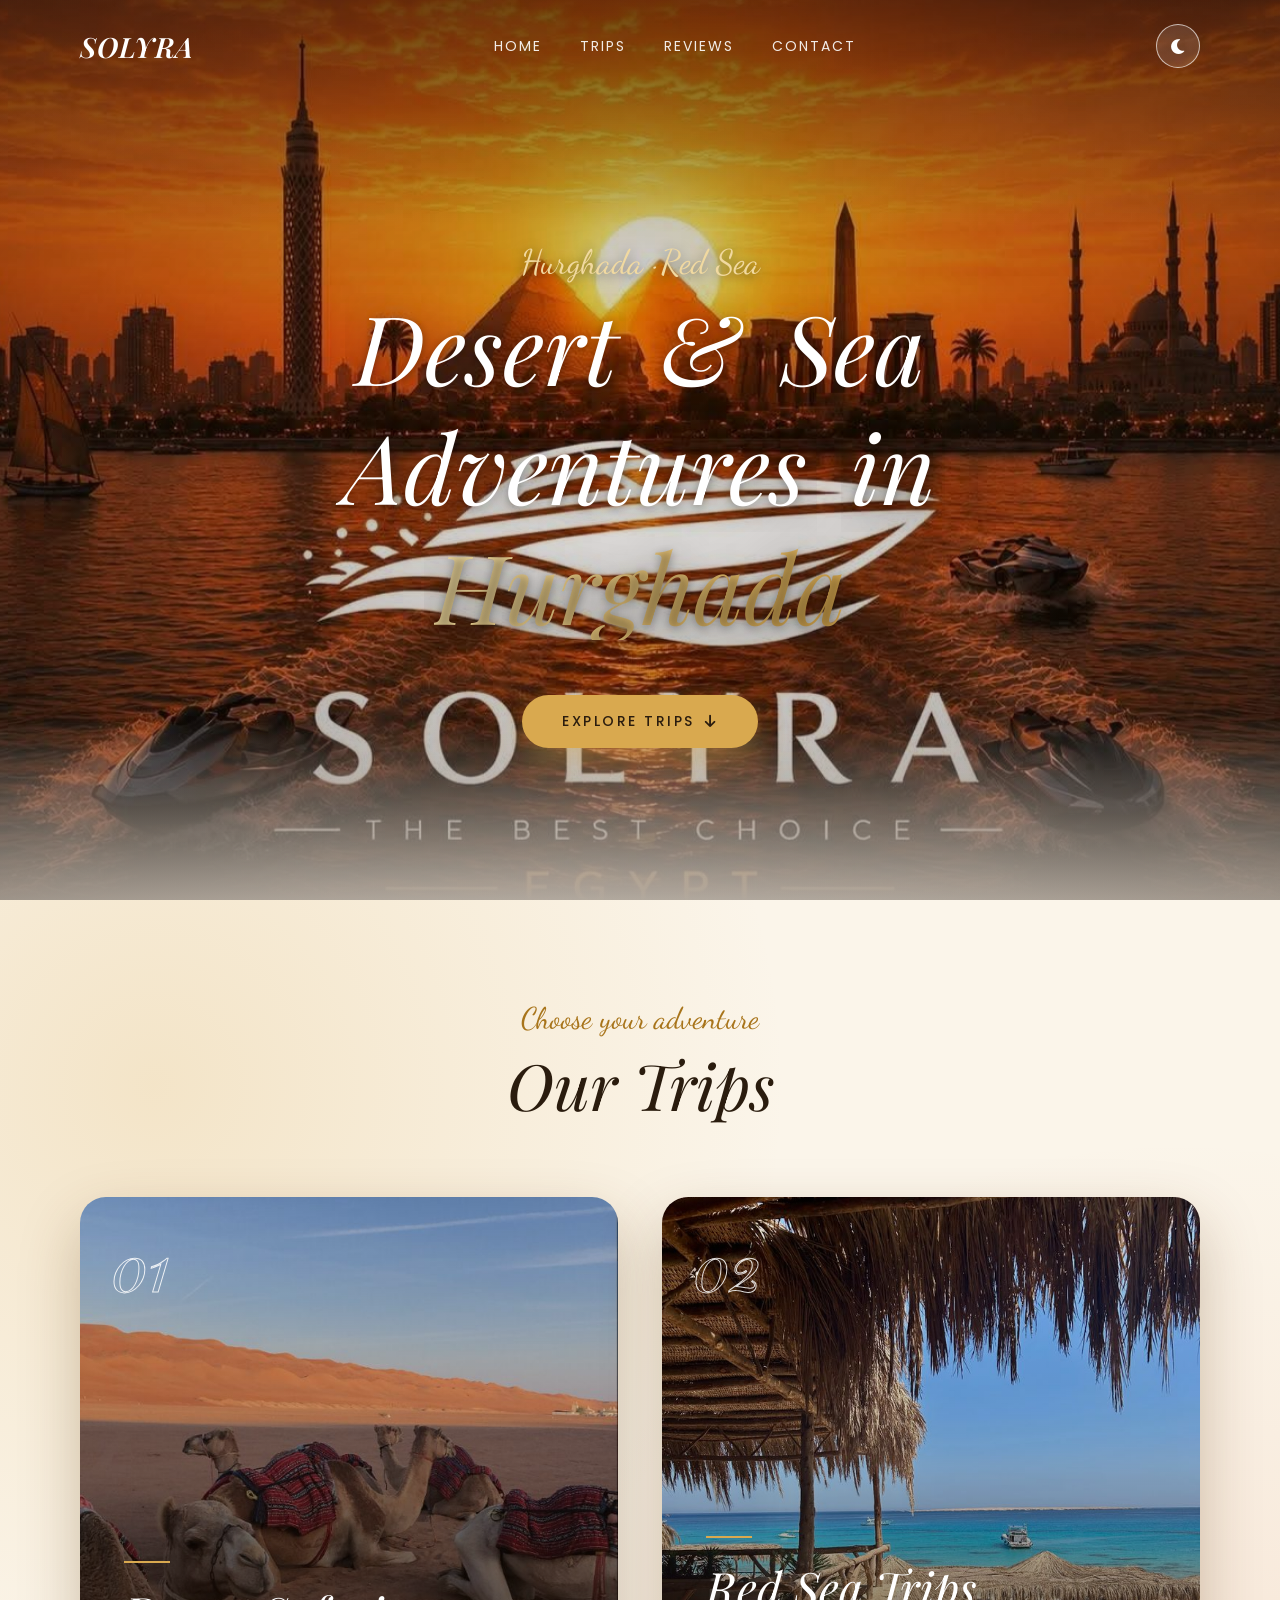
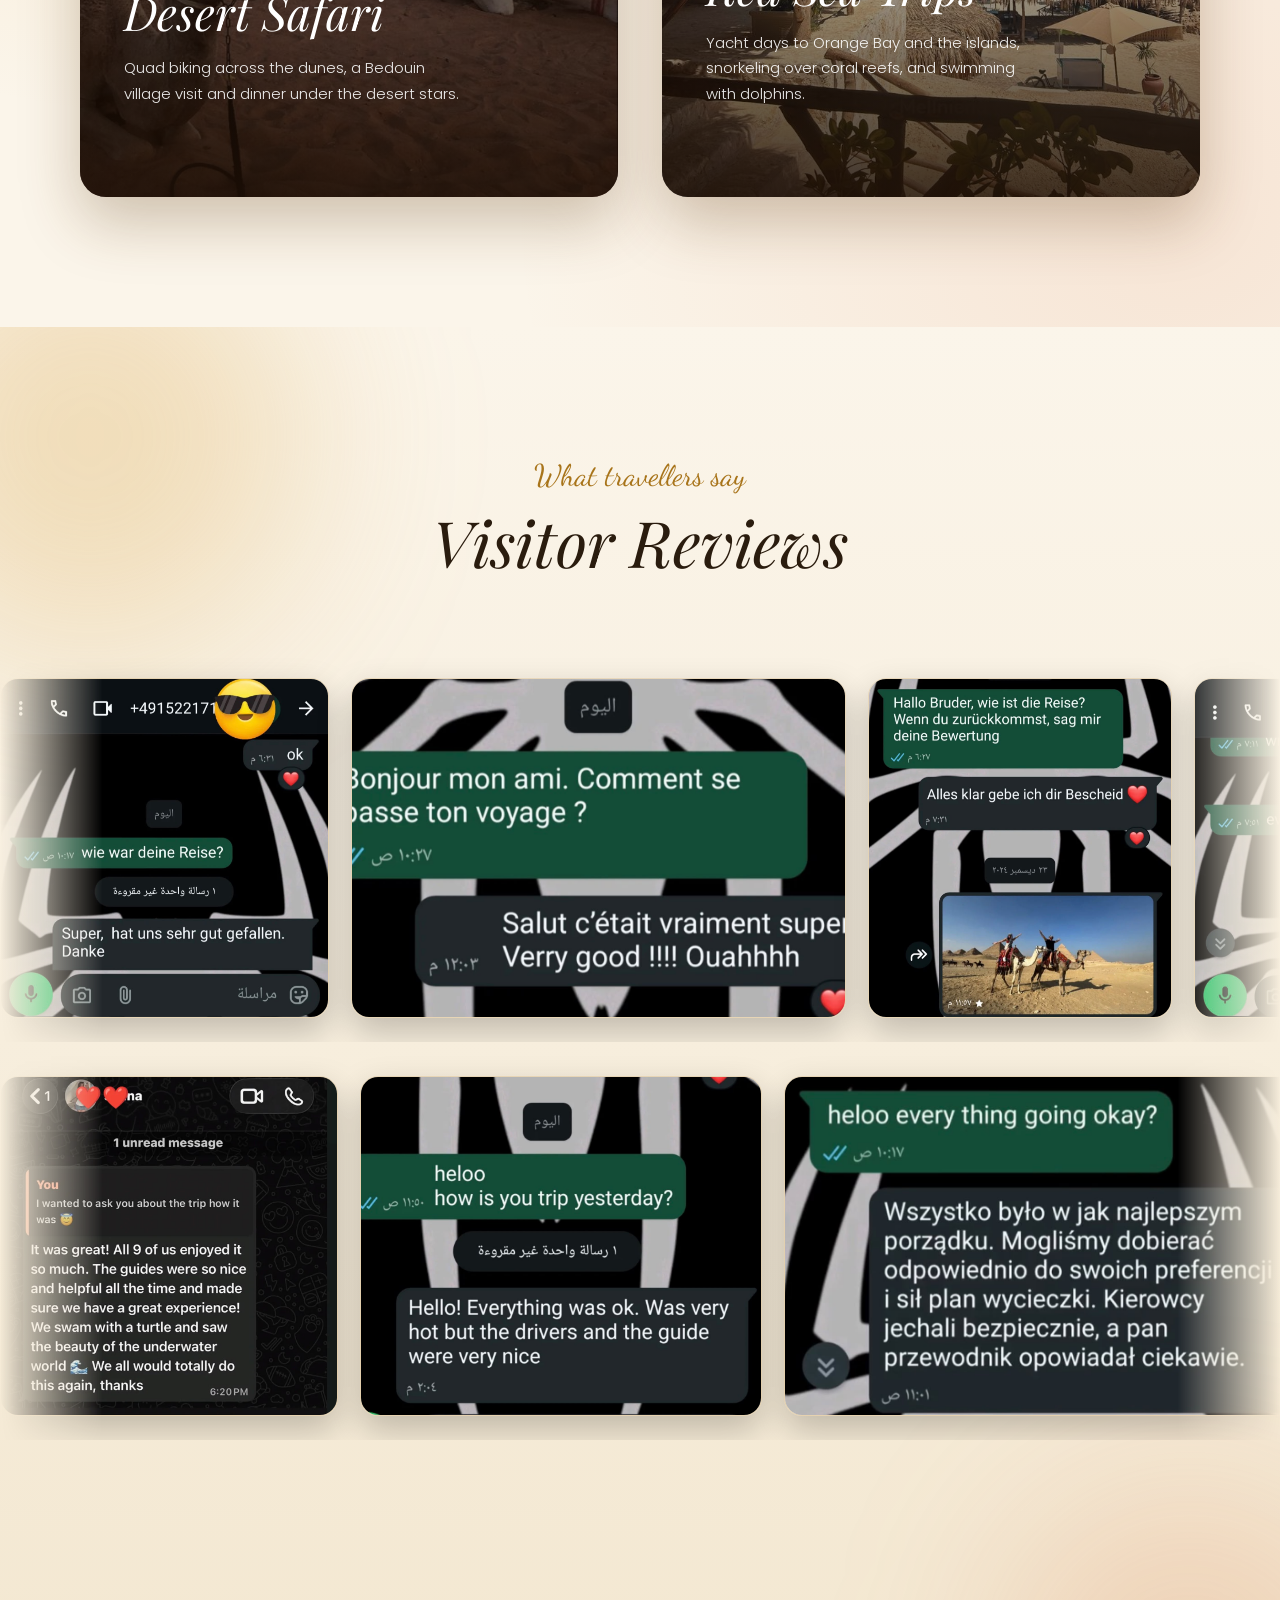
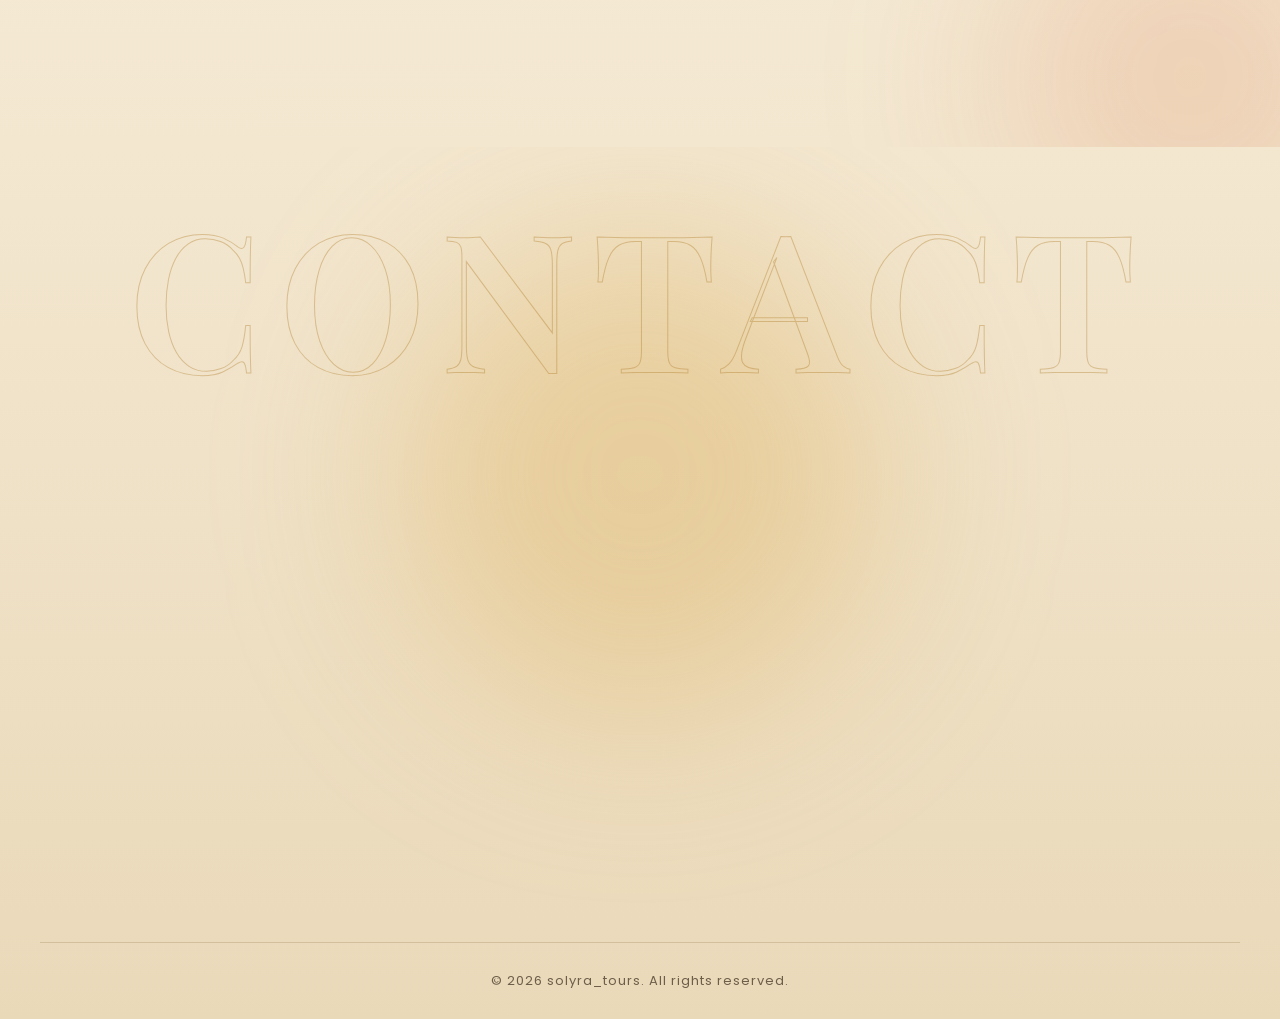
==== index.html @ 44f8aaf6 "Add files via upload" ====
<!DOCTYPE html>
<html lang="en">
<head>
    <meta charset="UTF-8">
    <meta name="viewport" content="width=device-width, initial-scale=1.0">
    <title>SOLYRA</title>
    <script>
        try {
            var savedTheme = localStorage.getItem("solyra_theme");
            if (savedTheme === "dark") document.documentElement.setAttribute("data-theme", "dark");
        } catch (e) {}
    </script>
    <link rel="stylesheet" href="style.css">
    <link rel="preconnect" href="https://fonts.googleapis.com">
    <link rel="preconnect" href="https://fonts.gstatic.com" crossorigin>
    <link href="https://fonts.googleapis.com/css2?family=Dancing+Script:wght@600&family=Playfair+Display:ital,wght@0,400;0,600;1,400;1,600&family=Poppins:wght@300;400;500;600&display=swap" rel="stylesheet">
    <link rel="stylesheet" href="https://cdnjs.cloudflare.com/ajax/libs/font-awesome/6.0.0/css/all.min.css">
</head>
<body>

<div class="cursor-glow" id="cursorGlow"></div>

<!-- ===== Header ===== -->
<header id="header">
    <a href="#home" class="logo">SOLYRA</a>

    <nav>
        <a href="#home">Home</a>
        <a href="#trips">Trips</a>
        <a href="#reviews">Reviews</a>
        <a href="#contact">Contact</a>
    </nav>

    <div class="header-actions">
        <button type="button" class="theme-toggle" id="themeToggle" aria-label="Switch light / dark mode" title="Light / Dark">
            <i class="fas fa-moon icon-moon"></i>
            <i class="fas fa-sun icon-sun"></i>
        </button>
    </div>
</header>

<!-- ===== Hero ===== -->
<section class="hero" id="home">
    <div class="hero-bg" id="heroBg"></div>
    <div class="hero-shade"></div>
    <div class="particles" id="particles"></div>

    <div class="hero-content">
        <p class="hero-eyebrow">Hurghada · Red Sea</p>

        <h1 class="hero-title">
            <span class="word" style="--i:0"><span>Desert</span></span>
            <span class="word" style="--i:1"><span>&amp;</span></span>
            <span class="word" style="--i:2"><span>Sea</span></span>
            <span class="word" style="--i:3"><span>Adventures</span></span>
            <span class="word" style="--i:4"><span>in</span></span>
            <span class="word gold" style="--i:5"><span>Hurghada</span></span>
        </h1>

        <div class="hero-actions">
            <a href="#trips" class="btn btn-gold">
                Explore Trips <i class="fas fa-arrow-down"></i>
            </a>        </div>
    </div>

</section>

<!-- ===== Trips ===== -->
<section class="trips-section" id="trips">
    <div class="section-head reveal">
        <p class="eyebrow">Choose your adventure</p>
        <h2>Our Trips</h2>
    </div>

    <div class="trips-container">

        <a class="trip-card reveal" style="--d:0s" href="safari.html">
            <img src="images/safaribackground.jpg" alt="Desert Safari">
            <div class="trip-shade"></div>
            <span class="trip-no">01</span>
            <div class="trip-info">
                <hr>
                <h3 class="trip-title">Desert Safari</h3>
                <p>Quad biking across the dunes, a Bedouin village visit and dinner under the desert stars.</p>
                <span class="trip-link">View details <i class="fas fa-arrow-right"></i></span>
            </div>
        </a>

        <a class="trip-card reveal" style="--d:.15s" href="redsea.html">
            <img src="images/seabackgriund.jpg" alt="Red Sea Trips">
            <div class="trip-shade"></div>
            <span class="trip-no">02</span>
            <div class="trip-info">
                <hr>
                <h3 class="trip-title">Red Sea Trips</h3>
                <p>Yacht days to Orange Bay and the islands, snorkeling over coral reefs, and swimming with dolphins.</p>
                <span class="trip-link">View trips <i class="fas fa-arrow-right"></i></span>
            </div>
        </a>

    </div>
</section>

<!-- ===== Reviews ===== -->
<section class="review-section" id="reviews">
    <div class="orb orb-1"></div>
    <div class="orb orb-2"></div>

    <div class="section-head reveal">
        <p class="eyebrow">What travellers say</p>
        <h2>Visitor Reviews</h2>
    </div>

    <div class="review-rows reveal">
        <div class="review-row row-left"><div class="review-track"></div></div>
        <div class="review-row row-right"><div class="review-track"></div></div>
    </div>

    <div class="review-cta reveal">
        <p>Travelled with us? We'd love to hear how it went.</p>
        <a href="https://www.facebook.com/share/14vEnQAFnun/?mibextid=wwXIfr" target="_blank" rel="noopener" class="btn btn-gold">
            <i class="fab fa-facebook-f"></i> Share your experience
        </a>
    </div>
</section>

<!-- ===== Contact ===== -->
<section class="modern-contact" id="contact">
    <div class="orb orb-3"></div>

    <h2 class="big-bg-text">CONTACT</h2>

    <div class="contact-center-content reveal">
        <p class="eyebrow">Let's plan your trip</p>
        <h3 class="person-name">Gooda</h3>
        <hr class="contact-divider">

        <div class="qr-and-wa">
            <div class="qr-container">
                <img src="images/QR2.png" alt="WhatsApp QR Code" class="modern-qr">
                <span class="qr-caption">Scan to chat</span>
            </div>

            <div class="wa-side">
                <p>Or reach me directly</p>
                <a href="https://wa.me/201279333178" target="_blank" class="modern-wa-btn">
                    <i class="fab fa-whatsapp"></i> WhatsApp Me
                </a>
                <a href="https://www.facebook.com/share/14vEnQAFnun/?mibextid=wwXIfr" target="_blank" rel="noopener" class="modern-fb-btn">
                    <i class="fab fa-facebook-f"></i> Facebook
                </a>
                <a href="https://www.instagram.com/solyra_tours" target="_blank" rel="noopener" class="modern-ig-btn">
                    <i class="fab fa-instagram"></i> Instagram
                </a>
            </div>
        </div>
    </div>

    <footer>© 2026 solyra_tours. All rights reserved.</footer>
</section>

<!-- ===== Lightbox ===== -->
<div class="lightbox" id="lightbox" aria-hidden="true">
    <button type="button" class="lb-close" id="lbClose" aria-label="Close">&times;</button>
    <button type="button" class="lb-nav lb-prev" id="lbPrev" aria-label="Previous"><i class="fas fa-chevron-left"></i></button>
    <img id="lbImg" src="" alt="Guest review">
    <button type="button" class="lb-nav lb-next" id="lbNext" aria-label="Next"><i class="fas fa-chevron-right"></i></button>
    <span class="lb-count" id="lbCount"></span>
</div>

<script src="java.js"></script>
</body>
</html>
---- style.css ----
/* ===== Variables: LIGHT theme (default) ===== */
:root{
    color-scheme:light;

    --gold:#d9a94f;
    --gold-soft:#f1d9a0;
    --gold-deep:#a8741a;
    --on-gold:#2a1c0e;
    --wa:#25D366;
    --ease:cubic-bezier(.2,.8,.2,1);

    --bg:#fbf5ea;
    --bg-2:#f3e7d0;
    --bg-3:#ead9b9;
    --ink:#2a1c0e;
    --text:#5a4a38;
    --muted:rgba(90,70,50,.6);

    --header-bg:rgba(251,245,234,.88);
    --header-shadow:0 8px 30px rgba(90,55,15,.15);

    --glow-1:rgba(217,169,79,.22);
    --glow-2:rgba(214,110,60,.12);
    --orb-1:rgba(217,169,79,.30);
    --orb-2:rgba(214,110,60,.18);
    --orb-3:rgba(217,169,79,.35);

    --card-shadow:0 25px 60px rgba(90,55,15,.28);
    --card-shadow-hover:0 35px 80px rgba(168,116,26,.38);

    --glass:rgba(255,255,255,.65);
    --glass-border:rgba(168,116,26,.2);
    --glass-shadow:0 25px 60px rgba(120,80,30,.15);

    --input-bg:#fff;
    --input-border:rgba(120,80,30,.22);
    --placeholder:rgba(90,70,50,.5);
    --star-off:rgba(120,80,30,.25);
    --star-text:#c58f2a;
    --error:#c4452d;
    --dash:rgba(120,80,30,.3);

    --card-bg:rgba(255,255,255,.78);
    --card-bg-hover:#fff;
    --card-soft-shadow:0 10px 30px rgba(120,80,30,.08);
    --chip-border:rgba(120,80,30,.25);

    --outline:rgba(168,116,26,.35);
    --qr-shadow:0 25px 60px rgba(120,80,30,.3), 0 0 0 8px rgba(217,169,79,.35);
    --footer-text:rgba(42,28,14,.65);
    --footer-border:rgba(120,80,30,.2);
}

/* ===== Variables: DARK theme ===== */
:root[data-theme="dark"]{
    color-scheme:dark;

    --gold-deep:#d9a94f;

    --bg:#0d0a07;
    --bg-2:#17110b;
    --bg-3:#17110b;
    --ink:#f6eddc;
    --text:rgba(255,255,255,.82);
    --muted:rgba(255,255,255,.45);

    --header-bg:rgba(13,10,7,.82);
    --header-shadow:0 8px 30px rgba(0,0,0,.35);

    --glow-1:rgba(217,169,79,.08);
    --glow-2:rgba(214,110,60,0);
    --orb-1:rgba(217,169,79,.18);
    --orb-2:rgba(214,110,60,.14);
    --orb-3:rgba(217,169,79,.16);

    --card-shadow:0 25px 60px rgba(0,0,0,.5);
    --card-shadow-hover:0 35px 80px rgba(217,169,79,.22);

    --glass:rgba(255,255,255,.05);
    --glass-border:rgba(255,255,255,.12);
    --glass-shadow:0 25px 60px rgba(0,0,0,.4);

    --input-bg:rgba(255,255,255,.07);
    --input-border:rgba(255,255,255,.14);
    --placeholder:rgba(255,255,255,.45);
    --star-off:rgba(255,255,255,.25);
    --star-text:#d9a94f;
    --error:#ff9d8a;
    --dash:rgba(255,255,255,.2);

    --card-bg:rgba(255,255,255,.06);
    --card-bg-hover:rgba(255,255,255,.09);
    --card-soft-shadow:0 10px 30px rgba(0,0,0,.25);
    --chip-border:rgba(255,255,255,.18);

    --outline:rgba(217,169,79,.28);
    --qr-shadow:0 25px 70px rgba(0,0,0,.55), 0 0 0 8px rgba(217,169,79,.18);
    --footer-text:rgba(255,255,255,.45);
    --footer-border:rgba(255,255,255,.1);
}

/* ===== Reset ===== */
*{
    margin:0;
    padding:0;
    box-sizing:border-box;
}

html{
    scroll-behavior:smooth;
}

body{
    font-family:'Poppins', sans-serif;
    background:var(--bg);
    color:var(--ink);
    overflow-x:hidden;
    transition:background-color .5s, color .5s;
}

a{
    text-decoration:none;
    color:inherit;
}

img{
    display:block;
}

::selection{
    background:var(--gold);
    color:var(--on-gold);
}

/* ===== Cursor glow ===== */
.cursor-glow{
    position:fixed;
    top:0;
    left:0;
    width:380px;
    height:380px;
    margin:-190px 0 0 -190px;
    border-radius:50%;
    background:radial-gradient(circle, rgba(217,169,79,.22), transparent 65%);
    pointer-events:none;
    z-index:2000;
    opacity:0;
    transition:opacity .4s;
}

/* ===== Header ===== */
header{
    position:fixed;
    top:0;
    left:0;
    width:100%;
    z-index:1000;
    display:flex;
    justify-content:space-between;
    align-items:center;
    padding:24px 80px;
    transition:padding .4s var(--ease), background .4s, box-shadow .4s;
    animation:fadeDown 1s var(--ease) both;
}

header.scrolled{
    padding:14px 80px;
    background:var(--header-bg);
    backdrop-filter:blur(14px);
    -webkit-backdrop-filter:blur(14px);
    box-shadow:var(--header-shadow);
}

.logo{
    font-family:'Playfair Display', serif;
    font-style:italic;
    font-size:28px;
    font-weight:600;
    letter-spacing:1px;
    color:#fff;
    transition:color .4s;
}

header.scrolled .logo{
    color:var(--ink);
}

nav{
    display:flex;
    gap:38px;
}

nav a{
    position:relative;
    font-size:14px;
    letter-spacing:2px;
    text-transform:uppercase;
    color:rgba(255,255,255,.9);
    padding:6px 0;
    transition:color .3s;
}

header.scrolled nav a{
    color:var(--ink);
}

nav a::after{
    content:"";
    position:absolute;
    left:0;
    bottom:0;
    width:0;
    height:1px;
    background:var(--gold);
    transition:width .4s var(--ease);
}

nav a:hover{
    color:var(--gold-soft);
}

header.scrolled nav a:hover{
    color:var(--gold-deep);
}

nav a:hover::after{
    width:100%;
}

.header-actions{
    display:flex;
    align-items:center;
    gap:14px;
}

/* theme toggle */
.theme-toggle{
    display:inline-flex;
    align-items:center;
    justify-content:center;
    width:44px;
    height:44px;
    border-radius:50%;
    border:1px solid rgba(255,255,255,.65);
    background:rgba(255,255,255,.12);
    backdrop-filter:blur(6px);
    -webkit-backdrop-filter:blur(6px);
    color:#fff;
    font-size:17px;
    cursor:pointer;
    transition:all .4s var(--ease);
}

header.scrolled .theme-toggle{
    border-color:var(--chip-border);
    background:transparent;
    color:var(--ink);
}

.theme-toggle:hover,
header.scrolled .theme-toggle:hover{
    background:var(--gold);
    border-color:var(--gold);
    color:var(--on-gold);
    transform:rotate(25deg) scale(1.08);
}

.theme-toggle .icon-sun{
    display:none;
}

:root[data-theme="dark"] .theme-toggle .icon-sun{
    display:inline;
}

:root[data-theme="dark"] .theme-toggle .icon-moon{
    display:none;
}

.header-wa{
    display:inline-flex;
    align-items:center;
    gap:10px;
    padding:11px 24px;
    border-radius:50px;
    background:var(--wa);
    color:#fff;
    font-size:14px;
    font-weight:500;
    letter-spacing:1px;
    box-shadow:0 0 0 0 rgba(37,211,102,.6);
    animation:pulse 2.4s infinite;
    transition:transform .3s, background .3s;
}

.header-wa i{
    font-size:18px;
}

.header-wa:hover{
    background:#1ebe57;
    transform:translateY(-2px);
}

/* ===== Hero ===== */
.hero{
    position:relative;
    height:100vh;
    min-height:640px;
    display:flex;
    justify-content:center;
    align-items:center;
    text-align:center;
    overflow:hidden;
}

.hero-bg{
    position:absolute;
    inset:-8% 0;
    background-image:url('images/solyra.jpeg');
    background-size:cover;
    background-position:center;
    transform:scale(1.1);
    animation:slowZoom 18s ease-in-out infinite alternate;
    will-change:transform;
}

.hero-shade{
    position:absolute;
    inset:0;
    background:
        radial-gradient(ellipse at center, rgba(30,15,5,.12) 0%, rgba(30,15,5,.42) 100%),
        linear-gradient(to bottom, rgba(30,15,5,.45) 0%, rgba(30,15,5,0) 25%, rgba(30,15,5,0) 80%, var(--bg) 100%);
}

:root[data-theme="dark"] .hero-shade{
    background:
        radial-gradient(ellipse at center, rgba(13,10,7,.25) 0%, rgba(13,10,7,.65) 100%),
        linear-gradient(to bottom, rgba(13,10,7,.55) 0%, rgba(13,10,7,0) 30%, rgba(13,10,7,0) 65%, var(--bg) 100%);
}

.particles{
    position:absolute;
    inset:0;
    overflow:hidden;
    pointer-events:none;
}

.particle{
    position:absolute;
    bottom:-10px;
    width:var(--s);
    height:var(--s);
    border-radius:50%;
    background:var(--gold-soft);
    box-shadow:0 0 10px var(--gold);
    opacity:0;
    animation:floatUp var(--t) linear infinite;
    animation-delay:var(--dl);
}

.hero-content{
    position:relative;
    z-index:2;
    padding:90px 30px 0;
    max-width:1100px;
}

.hero-eyebrow{
    font-family:'Dancing Script', cursive;
    font-size:34px;
    color:var(--gold-soft);
    text-shadow:0 2px 12px rgba(0,0,0,.5);
    margin-bottom:10px;
    opacity:0;
    animation:fadeUp 1s var(--ease) .2s forwards;
}

.hero-title{
    font-family:'Playfair Display', serif;
    font-style:italic;
    font-weight:400;
    font-size:clamp(2.8rem, 7.5vw, 6.4rem);
    line-height:1.12;
    color:#fff;
    text-shadow:0 2px 10px rgba(0,0,0,.35), 0 6px 40px rgba(0,0,0,.45);
    margin-bottom:44px;
}

.word{
    display:inline-block;
    overflow:hidden;
    vertical-align:top;
    padding:0 .1em .12em;
}

.word > span{
    display:inline-block;
    transform:translateY(115%);
    animation:rise 1.1s var(--ease) forwards;
    animation-delay:calc(.5s + var(--i) * .12s);
}

.word.gold > span{
    background:linear-gradient(120deg, #f6e2a8, var(--gold), #f6e2a8);
    background-size:200% auto;
    -webkit-background-clip:text;
    background-clip:text;
    -webkit-text-fill-color:transparent;
    animation:rise 1.1s var(--ease) forwards, shine 4s linear 1.8s infinite;
    animation-delay:calc(.5s + var(--i) * .12s), 0s;
}

.hero-actions{
    display:flex;
    justify-content:center;
    gap:20px;
    flex-wrap:wrap;
    opacity:0;
    animation:fadeUp 1s var(--ease) 1.6s forwards;
}

.btn{
    display:inline-flex;
    align-items:center;
    gap:10px;
    padding:16px 40px;
    border-radius:50px;
    font-size:14px;
    font-weight:500;
    letter-spacing:2.5px;
    text-transform:uppercase;
    transition:all .4s var(--ease);
}

.btn-gold{
    background:var(--gold);
    color:var(--on-gold);
    box-shadow:0 10px 30px rgba(217,169,79,.45);
}

.btn-gold:hover{
    background:var(--gold-soft);
    transform:translateY(-4px);
    box-shadow:0 16px 40px rgba(217,169,79,.6);
}

.btn-ghost{
    border:1px solid rgba(255,255,255,.7);
    color:#fff;
    backdrop-filter:blur(6px);
}

.btn-ghost:hover{
    background:#fff;
    color:#2a1c0e;
    transform:translateY(-4px);
}

/* ===== Section heads ===== */
.section-head{
    text-align:center;
    margin-bottom:70px;
}

.eyebrow{
    font-family:'Dancing Script', cursive;
    font-size:30px;
    color:var(--gold-deep);
    margin-bottom:6px;
}

.section-head h2{
    font-family:'Playfair Display', serif;
    font-style:italic;
    font-weight:400;
    font-size:clamp(2.4rem, 5vw, 4rem);
    color:var(--ink);
}

/* ===== Scroll reveal ===== */
.reveal{
    opacity:0;
    transform:translateY(50px);
    transition:opacity 1s var(--ease), transform 1s var(--ease);
    transition-delay:var(--d, 0s);
}

.reveal.visible{
    opacity:1;
    transform:translateY(0);
}

/* ===== Trips ===== */
.trips-section{
    padding:100px 80px 130px;
    background:
        radial-gradient(circle at 12% 18%, var(--glow-1), transparent 45%),
        radial-gradient(circle at 92% 88%, var(--glow-2), transparent 45%),
        var(--bg);
}

.trips-container{
    display:grid;
    grid-template-columns:repeat(2, 1fr);
    gap:44px;
    max-width:1200px;
    margin:0 auto;
}

.trip-card{
    position:relative;
    display:block;
    height:600px;
    border-radius:26px;
    overflow:hidden;
    transform-style:preserve-3d;
    box-shadow:var(--card-shadow);
}

.trip-card.visible{
    transition:opacity 1s var(--ease), transform .25s ease-out, box-shadow .4s;
}

.trip-card.visible:hover{
    box-shadow:var(--card-shadow-hover);
}

.trip-card img{
    position:absolute;
    inset:0;
    width:100%;
    height:100%;
    object-fit:cover;
    transition:transform 1.4s var(--ease);
}

.trip-card:hover img{
    transform:scale(1.12);
}

.trip-shade{
    position:absolute;
    inset:0;
    background:linear-gradient(to top, rgba(30,15,5,.85) 0%, rgba(30,15,5,.2) 55%, rgba(30,15,5,.05) 100%);
}

.trip-no{
    position:absolute;
    top:26px;
    left:32px;
    font-family:'Playfair Display', serif;
    font-size:64px;
    font-style:italic;
    color:transparent;
    -webkit-text-stroke:1px rgba(255,255,255,.85);
    transition:-webkit-text-stroke-color .4s;
}

.trip-card:hover .trip-no{
    -webkit-text-stroke-color:var(--gold);
}

.trip-info{
    position:absolute;
    left:0;
    bottom:0;
    width:100%;
    padding:44px;
}

.trip-info hr{
    width:46px;
    border:0;
    height:2px;
    background:var(--gold);
    margin-bottom:18px;
    transition:width .6s var(--ease);
}

.trip-card:hover .trip-info hr{
    width:110px;
}

.trip-title{
    font-family:'Playfair Display', serif;
    font-style:italic;
    font-weight:400;
    font-size:46px;
    color:#fff;
    margin-bottom:12px;
}

.trip-info p{
    font-size:15px;
    font-weight:300;
    line-height:1.7;
    color:rgba(255,255,255,.9);
    max-width:340px;
    margin-bottom:22px;
}

.trip-link{
    display:inline-flex;
    align-items:center;
    gap:12px;
    font-size:13px;
    letter-spacing:2.5px;
    text-transform:uppercase;
    color:var(--gold-soft);
    opacity:0;
    transform:translateY(14px);
    transition:all .5s var(--ease);
}

.trip-link i{
    transition:transform .4s;
}

.trip-card:hover .trip-link{
    opacity:1;
    transform:translateY(0);
}

.trip-card:hover .trip-link i{
    transform:translateX(6px);
}

/* ===== Reviews ===== */
.review-section{
    position:relative;
    padding:130px 0;
    background:linear-gradient(180deg, var(--bg) 0%, var(--bg-2) 100%);
    overflow:hidden;
}

.orb{
    position:absolute;
    border-radius:50%;
    filter:blur(90px);
    pointer-events:none;
    animation:drift 14s ease-in-out infinite alternate;
}

.orb-1{
    width:420px;
    height:420px;
    background:var(--orb-1);
    top:-100px;
    left:-120px;
}

.orb-2{
    width:380px;
    height:380px;
    background:var(--orb-2);
    bottom:-120px;
    right:-100px;
    animation-delay:-6s;
}

.review-section .section-head{
    position:relative;
    z-index:2;
    padding:0 28px;
}

.review-rows{
    position:relative;
    z-index:2;
    display:flex;
    flex-direction:column;
    gap:10px;
}

.review-row{
    overflow:hidden;
    padding:24px 0;
    -webkit-mask-image:linear-gradient(to right, transparent 0, #000 8%, #000 92%, transparent 100%);
    mask-image:linear-gradient(to right, transparent 0, #000 8%, #000 92%, transparent 100%);
}

.review-track{
    display:flex;
    width:max-content;
    animation:scrollLeft 70s linear infinite;
}

.review-row.row-right .review-track{
    animation-name:scrollRight;
    animation-duration:85s;
}

.review-row:hover .review-track{
    animation-play-state:paused;
}

.review-img{
    flex-shrink:0;
    height:340px;
    width:auto;
    margin-right:22px;
    border-radius:18px;
    border:1px solid var(--glass-border);
    box-shadow:0 14px 34px rgba(0,0,0,.22);
    cursor:zoom-in;
    user-select:none;
    -webkit-user-drag:none;
    transition:transform .45s var(--ease), box-shadow .45s;
}

.review-img:hover{
    transform:translateY(-8px) scale(1.04);
    box-shadow:0 22px 50px rgba(0,0,0,.35);
}

.review-cta{
    position:relative;
    z-index:2;
    margin-top:60px;
    padding:0 28px;
    text-align:center;
}

.review-cta p{
    font-family:'Playfair Display', serif;
    font-style:italic;
    font-size:clamp(1.3rem, 3vw, 1.8rem);
    color:var(--ink);
    margin-bottom:26px;
}

/* ----- Lightbox ----- */
.lightbox{
    position:fixed;
    inset:0;
    z-index:3000;
    display:flex;
    align-items:center;
    justify-content:center;
    background:rgba(10,6,3,.93);
    backdrop-filter:blur(6px);
    -webkit-backdrop-filter:blur(6px);
    opacity:0;
    pointer-events:none;
    transition:opacity .35s;
}

.lightbox.open{
    opacity:1;
    pointer-events:auto;
}

.lightbox img{
    max-width:min(92vw, 900px);
    max-height:84vh;
    border-radius:16px;
    box-shadow:0 30px 90px rgba(0,0,0,.6);
    transform:scale(.94);
    transition:transform .45s var(--ease), opacity .25s;
}

.lightbox.open img{
    transform:scale(1);
}

.lightbox img.swap{
    opacity:0;
}

.lb-close,
.lb-nav{
    position:absolute;
    display:flex;
    align-items:center;
    justify-content:center;
    border:1px solid rgba(255,255,255,.35);
    background:rgba(255,255,255,.08);
    color:#fff;
    border-radius:50%;
    cursor:pointer;
    transition:all .3s var(--ease);
}

.lb-close:hover,
.lb-nav:hover{
    background:var(--gold);
    border-color:var(--gold);
    color:#2a1c0e;
}

.lb-close{
    top:24px;
    right:28px;
    width:48px;
    height:48px;
    font-size:30px;
    line-height:1;
}

.lb-nav{
    top:50%;
    width:56px;
    height:56px;
    margin-top:-28px;
    font-size:18px;
}

.lb-prev{ left:28px; }
.lb-next{ right:28px; }

.lb-count{
    position:absolute;
    bottom:26px;
    left:0;
    width:100%;
    text-align:center;
    font-size:13px;
    letter-spacing:4px;
    color:rgba(255,255,255,.7);
}

@keyframes scrollLeft{
    from{ transform:translateX(0); }
    to{ transform:translateX(-50%); }
}

@keyframes scrollRight{
    from{ transform:translateX(-50%); }
    to{ transform:translateX(0); }
}

@media (prefers-reduced-motion:reduce){
    .review-row{ overflow-x:auto; }
}

/* ===== Contact ===== */
.modern-contact{
    position:relative;
    padding:140px 40px 0;
    text-align:center;
    background:linear-gradient(180deg, var(--bg-2) 0%, var(--bg-3) 100%);
    overflow:hidden;
}

.orb-3{
    width:480px;
    height:480px;
    background:var(--orb-3);
    top:10%;
    left:50%;
    margin-left:-240px;
}

.big-bg-text{
    position:absolute;
    top:50px;
    left:0;
    width:100%;
    font-family:'Playfair Display', serif;
    font-weight:600;
    font-size:clamp(4rem, 15vw, 13rem);
    letter-spacing:.08em;
    line-height:1;
    color:transparent;
    -webkit-text-stroke:1px var(--outline);
    pointer-events:none;
    user-select:none;
}

.contact-center-content{
    position:relative;
    z-index:2;
    max-width:900px;
    margin:0 auto;
    padding-top:70px;
}

.person-name{
    font-family:'Playfair Display', serif;
    font-style:italic;
    font-weight:400;
    font-size:clamp(2.4rem, 5vw, 3.8rem);
    color:var(--ink);
}

.contact-divider{
    width:60px;
    margin:24px auto 50px;
    border:0;
    height:2px;
    background:var(--gold-deep);
}

.qr-and-wa{
    display:flex;
    justify-content:center;
    align-items:center;
    gap:70px;
    flex-wrap:wrap;
}

.qr-container{
    position:relative;
    padding:20px 20px 16px;
    background:#fff;
    border-radius:26px;
    box-shadow:var(--qr-shadow);
    transition:transform .5s var(--ease);
}

.qr-container:hover{
    transform:rotate(-3deg) scale(1.05);
}

.modern-qr{
    width:210px;
    height:210px;
    object-fit:contain;
    border-radius:10px;
}

.qr-caption{
    display:block;
    margin-top:12px;
    font-size:12px;
    font-weight:500;
    letter-spacing:3px;
    text-transform:uppercase;
    color:#555;
}

.wa-side{
    display:flex;
    flex-direction:column;
    align-items:center;
    gap:18px;
}

.wa-side p{
    font-family:'Dancing Script', cursive;
    font-size:28px;
    color:var(--gold-deep);
}

.modern-wa-btn,
.modern-fb-btn,
.modern-ig-btn{
    display:inline-flex;
    align-items:center;
    justify-content:center;
    gap:12px;
    min-width:270px;
    padding:18px 46px;
    border-radius:50px;
    color:#fff;
    font-size:15px;
    font-weight:600;
    letter-spacing:2.5px;
    text-transform:uppercase;
    transition:transform .4s var(--ease), background .3s, box-shadow .4s, filter .3s;
}

.modern-wa-btn i,
.modern-fb-btn i,
.modern-ig-btn i{
    font-size:21px;
}

.modern-wa-btn{
    background:var(--wa);
    box-shadow:0 0 0 0 rgba(37,211,102,.6);
    animation:pulse 2.4s infinite;
}

.modern-wa-btn:hover{
    background:#1ebe57;
    transform:translateY(-4px) scale(1.04);
}

.modern-fb-btn{
    background:#1877F2;
}

.modern-fb-btn:hover{
    background:#0f63d4;
    transform:translateY(-4px) scale(1.04);
    box-shadow:0 14px 34px rgba(24,119,242,.45);
}

.modern-ig-btn{
    background:linear-gradient(45deg, #f09433 0%, #e6683c 25%, #dc2743 50%, #cc2366 75%, #bc1888 100%);
}

.modern-ig-btn:hover{
    transform:translateY(-4px) scale(1.04);
    box-shadow:0 14px 34px rgba(220,39,67,.4);
    filter:brightness(1.08);
}

footer{
    position:relative;
    z-index:2;
    margin-top:110px;
    padding:28px 0;
    font-size:13px;
    letter-spacing:1px;
    color:var(--footer-text);
    border-top:1px solid var(--footer-border);
}

/* ===== Keyframes ===== */
@keyframes fadeDown{
    from{ opacity:0; transform:translateY(-30px); }
    to{ opacity:1; transform:translateY(0); }
}

@keyframes fadeUp{
    from{ opacity:0; transform:translateY(30px); }
    to{ opacity:1; transform:translateY(0); }
}

@keyframes rise{
    from{ transform:translateY(115%) rotate(4deg); }
    to{ transform:translateY(0) rotate(0); }
}

@keyframes shine{
    to{ background-position:200% center; }
}

@keyframes slowZoom{
    from{ scale:1; }
    to{ scale:1.12; }
}

@keyframes floatUp{
    0%{ transform:translateY(0) translateX(0); opacity:0; }
    10%{ opacity:.9; }
    100%{ transform:translateY(-105vh) translateX(var(--x)); opacity:0; }
}

@keyframes pulse{
    0%{ box-shadow:0 0 0 0 rgba(37,211,102,.55); }
    70%{ box-shadow:0 0 0 18px rgba(37,211,102,0); }
    100%{ box-shadow:0 0 0 0 rgba(37,211,102,0); }
}

@keyframes drift{
    from{ transform:translate(0,0) scale(1); }
    to{ transform:translate(60px,40px) scale(1.15); }
}

@keyframes pop{
    from{ opacity:0; transform:translateY(24px) scale(.95); }
    to{ opacity:1; transform:translateY(0) scale(1); }
}

@keyframes shake{
    0%,100%{ transform:translateX(0); }
    20%,60%{ transform:translateX(-8px); }
    40%,80%{ transform:translateX(8px); }
}

@keyframes beat{
    0%{ transform:scale(1); }
    40%{ transform:scale(1.6); }
    100%{ transform:scale(1); }
}

/* ===== Responsive ===== */
@media (max-width:1000px){
    header, header.scrolled{ padding:16px 28px; }
    nav{ display:none; }

    .trips-section{ padding:100px 28px; }
    .review-section{ padding:100px 0; }
    .trips-container{ grid-template-columns:1fr; }
    .trip-card{ height:500px; }
    .trip-link{ opacity:1; transform:none; }

}

@media (max-width:560px){
    .header-wa span{ display:none; }
    .header-wa{ padding:11px 14px; }
    .header-actions{ gap:10px; }
    .theme-toggle{ width:40px; height:40px; }
    .logo{ font-size:23px; }
    .hero-eyebrow{ font-size:26px; }
    .trip-info{ padding:28px; }
    .trip-title{ font-size:36px; }
    .review-img{ height:260px; margin-right:16px; }
    .lb-nav{ width:46px; height:46px; margin-top:-23px; }
    .lb-prev{ left:12px; }
    .lb-next{ right:12px; }
    .qr-and-wa{ gap:40px; }
    .modern-wa-btn, .modern-fb-btn, .modern-ig-btn{ min-width:240px; padding:16px 30px; }
}

@media (hover:none){
    .cursor-glow{ display:none; }
}

@media (prefers-reduced-motion:reduce){
    *{ animation-duration:.01ms !important; animation-iteration-count:1 !important; transition-duration:.01ms !important; }
}

/* ===== Trip page (safari.html وأي رحلة جاية) ===== */
.trip-hero{
    position:relative;
    height:82vh;
    min-height:560px;
    display:flex;
    justify-content:center;
    align-items:center;
    text-align:center;
    overflow:hidden;
}

.trip-hero-bg{
    position:absolute;
    top:-8%;
    left:0;
    width:100%;
    height:116%;
    object-fit:cover;
    transform:scale(1.1);
    animation:slowZoom 18s ease-in-out infinite alternate;
    will-change:transform;
}

.trip-hero .hero-content{
    padding-top:90px;
}

.trip-hero .hero-title{
    font-size:clamp(2.6rem, 7vw, 5.6rem);
    margin-bottom:34px;
}

.back-link{
    display:inline-flex;
    align-items:center;
    gap:10px;
    margin-bottom:18px;
    font-size:13px;
    letter-spacing:3px;
    text-transform:uppercase;
    color:rgba(255,255,255,.88);
    text-shadow:0 2px 10px rgba(0,0,0,.5);
    opacity:0;
    animation:fadeUp 1s var(--ease) .1s forwards;
    transition:color .3s, gap .3s;
}

.back-link:hover{
    color:var(--gold-soft);
    gap:16px;
}

.trip-chips{
    display:flex;
    flex-wrap:wrap;
    justify-content:center;
    gap:12px;
    margin-bottom:38px;
    opacity:0;
    animation:fadeUp 1s var(--ease) 1.3s forwards;
}

.chip{
    display:inline-flex;
    align-items:center;
    gap:10px;
    padding:10px 20px;
    border-radius:50px;
    font-size:13px;
    letter-spacing:1px;
    color:#fff;
    background:rgba(255,255,255,.14);
    border:1px solid rgba(255,255,255,.35);
    backdrop-filter:blur(8px);
    -webkit-backdrop-filter:blur(8px);
}

.chip i{
    color:var(--gold-soft);
}

.tp-section{
    position:relative;
    padding:110px 80px;
}

.tp-section.alt{
    background:linear-gradient(180deg, var(--bg-2) 0%, var(--bg-3) 100%);
}

.tp-title{
    font-family:'Playfair Display', serif;
    font-style:italic;
    font-weight:400;
    font-size:clamp(2.2rem, 4.6vw, 3.6rem);
    line-height:1.2;
    color:var(--ink);
    margin-bottom:28px;
}

.trip-intro{
    max-width:860px;
    margin:0 auto;
    text-align:center;
}

.lead{
    font-size:18px;
    font-weight:300;
    line-height:1.95;
    color:var(--text);
    margin-bottom:40px;
}

.pull-quote{
    padding-top:36px;
    border-top:1px solid var(--glass-border);
    font-family:'Playfair Display', serif;
    font-style:italic;
    font-size:clamp(1.4rem, 3.2vw, 2.2rem);
    line-height:1.45;
    color:var(--gold-deep);
}

/* ----- Gallery ----- */
.gallery{
    display:grid;
    grid-template-columns:repeat(4, 1fr);
    grid-auto-rows:240px;
    gap:16px;
    max-width:1200px;
    margin:0 auto;
}

.g-item{
    position:relative;
    overflow:hidden;
    border-radius:20px;
    cursor:zoom-in;
    box-shadow:var(--card-soft-shadow);
}

.g-item:nth-child(1){ grid-column:span 2; grid-row:span 2; }
.g-item:nth-child(6){ grid-column:span 4; }

.g-item img{
    width:100%;
    height:100%;
    object-fit:cover;
    transition:transform 1.2s var(--ease);
}

.g-item:hover img{
    transform:scale(1.1);
}

.g-zoom{
    position:absolute;
    inset:0;
    display:flex;
    align-items:center;
    justify-content:center;
    background:rgba(30,15,5,.35);
    color:#fff;
    font-size:24px;
    opacity:0;
    transition:opacity .4s;
}

.g-item:hover .g-zoom{
    opacity:1;
}

/* ----- What's included ----- */
.included-grid{
    display:flex;
    flex-wrap:wrap;
    justify-content:center;
    gap:22px;
    max-width:1100px;
    margin:0 auto;
}

.inc-card{
    flex:0 0 calc((100% - 44px) / 3);
    display:flex;
    align-items:center;
    gap:18px;
    padding:22px 24px;
    border-radius:20px;
    background:var(--card-bg);
    border:1px solid var(--glass-border);
    box-shadow:var(--card-soft-shadow);
    backdrop-filter:blur(10px);
    -webkit-backdrop-filter:blur(10px);
}

.inc-card.visible{
    transition:opacity 1s var(--ease), transform .4s var(--ease), border-color .4s, background .4s;
}

.inc-card.visible:hover{
    transform:translateY(-6px);
    border-color:rgba(217,169,79,.7);
    background:var(--card-bg-hover);
}

.inc-card:nth-child(3n+2){ --d:.1s; }
.inc-card:nth-child(3n+3){ --d:.2s; }

.inc-icon{
    flex-shrink:0;
    width:52px;
    height:52px;
    border-radius:50%;
    display:flex;
    align-items:center;
    justify-content:center;
    background:linear-gradient(135deg, var(--gold-soft), var(--gold));
    color:var(--on-gold);
    font-size:20px;
}

.inc-card h3{
    font-size:16px;
    font-weight:500;
    line-height:1.4;
    color:var(--ink);
}

/* ----- Schedule & pricing ----- */
.info-grid{
    display:grid;
    grid-template-columns:repeat(3, 1fr);
    gap:28px;
    max-width:1100px;
    margin:0 auto;
}

.info-card{
    text-align:center;
    padding:44px 30px;
    border-radius:26px;
    background:var(--glass);
    border:1px solid var(--glass-border);
    box-shadow:var(--glass-shadow);
    backdrop-filter:blur(16px);
    -webkit-backdrop-filter:blur(16px);
}

.info-card .inc-icon{
    width:64px;
    height:64px;
    font-size:26px;
    margin:0 auto 22px;
}

.info-card h3{
    font-family:'Playfair Display', serif;
    font-style:italic;
    font-weight:400;
    font-size:28px;
    color:var(--ink);
    margin-bottom:16px;
}

.info-card p{
    font-weight:300;
    line-height:1.8;
    color:var(--text);
}

.info-card .info-big{
    font-family:'Playfair Display', serif;
    font-weight:600;
    font-size:28px;
    line-height:1.3;
    color:var(--gold-deep);
    margin-bottom:10px;
}

.price-row{
    display:flex;
    justify-content:space-between;
    align-items:center;
    gap:14px;
    padding:14px 0;
    border-bottom:1px dashed var(--dash);
    font-size:15px;
    color:var(--text);
    text-align:left;
}

.price-row:last-child{
    border-bottom:none;
}

.badge{
    padding:6px 14px;
    border-radius:50px;
    background:var(--gold);
    color:var(--on-gold);
    font-size:12px;
    font-weight:600;
    letter-spacing:1.5px;
    text-transform:uppercase;
    white-space:nowrap;
}

/* ----- Book ----- */
.trip-cta{
    position:relative;
    padding:130px 40px 0;
    text-align:center;
    background:linear-gradient(180deg, var(--bg-2) 0%, var(--bg-3) 100%);
    overflow:hidden;
}

.cta-inner{
    position:relative;
    z-index:2;
    max-width:900px;
    margin:0 auto;
}

.cta-inner .lead{
    max-width:640px;
    margin:0 auto;
}

.cta-btns{
    display:flex;
    flex-wrap:wrap;
    justify-content:center;
    gap:18px;
    margin-top:40px;
}

.cta-back{
    display:inline-flex;
    align-items:center;
    gap:10px;
    margin-top:40px;
    font-size:13px;
    letter-spacing:3px;
    text-transform:uppercase;
    color:var(--gold-deep);
    transition:gap .3s;
}

.cta-back:hover{
    gap:16px;
}

.trip-cta footer{
    margin-top:90px;
}

@media (max-width:1000px){
    .tp-section{ padding:90px 28px; }
    .trip-cta{ padding:100px 28px 0; }

    .gallery{ grid-template-columns:repeat(2, 1fr); grid-auto-rows:190px; }
    .g-item:nth-child(1){ grid-column:span 2; grid-row:span 2; }
    .g-item:nth-child(6){ grid-column:span 2; }

    .inc-card{ flex-basis:calc((100% - 22px) / 2); }
    .info-grid{ grid-template-columns:1fr; max-width:560px; }
}

@media (max-width:560px){
    .trip-hero{ min-height:620px; }
    .chip{ font-size:12px; padding:8px 14px; }
    .gallery{ grid-auto-rows:150px; gap:10px; }
    .inc-card{ flex-basis:100%; }
    .lead{ font-size:16px; }
}

/* ===== Red Sea trips page ===== */
a.chip{
    transition:all .35s var(--ease);
}

a.chip:hover{
    background:var(--gold);
    border-color:var(--gold);
    color:var(--on-gold);
    transform:translateY(-3px);
}

a.chip:hover i{
    color:var(--on-gold);
}

.sea-trip{
    scroll-margin-top:70px;
}

.sea-grid{
    display:grid;
    grid-template-columns:minmax(0, 1.1fr) minmax(0, .9fr);
    gap:70px;
    align-items:center;
    max-width:1200px;
    margin:0 auto;
}

.sea-grid.reverse .sea-media{
    order:2;
}

/* عشان الصور الصغيرة الكتير (زي Orange Bay) متوسعش العمود وتزق الكلام */
.sea-media,
.sea-info{
    min-width:0;
}

/* ----- carousel ----- */
.sea-main{
    position:relative;
    aspect-ratio:4 / 3;
    overflow:hidden;
    border-radius:26px;
    background:var(--bg-3);
    box-shadow:var(--card-shadow);
    cursor:zoom-in;
}

.sea-main-img{
    width:100%;
    height:100%;
    object-fit:cover;
    transition:opacity .25s, transform 1.2s var(--ease);
}

.sea-main:hover .sea-main-img{
    transform:scale(1.04);
}

.sea-main-img.swap{
    opacity:0;
}

.sea-zoom{
    position:absolute;
    top:18px;
    right:18px;
    width:42px;
    height:42px;
    display:flex;
    align-items:center;
    justify-content:center;
    border-radius:50%;
    background:rgba(20,10,4,.45);
    backdrop-filter:blur(6px);
    -webkit-backdrop-filter:blur(6px);
    color:#fff;
    font-size:15px;
    pointer-events:none;
}

.sea-arrow{
    position:absolute;
    top:50%;
    width:48px;
    height:48px;
    margin-top:-24px;
    display:flex;
    align-items:center;
    justify-content:center;
    border:1px solid rgba(255,255,255,.5);
    border-radius:50%;
    background:rgba(20,10,4,.4);
    backdrop-filter:blur(6px);
    -webkit-backdrop-filter:blur(6px);
    color:#fff;
    font-size:15px;
    cursor:pointer;
    opacity:0;
    transition:all .35s var(--ease);
}

.sea-prev{ left:16px; }
.sea-next{ right:16px; }

.sea-main:hover .sea-arrow{
    opacity:1;
}

.sea-arrow:hover{
    background:var(--gold);
    border-color:var(--gold);
    color:var(--on-gold);
}

.sea-count{
    position:absolute;
    left:18px;
    bottom:16px;
    padding:6px 14px;
    border-radius:50px;
    background:rgba(20,10,4,.5);
    backdrop-filter:blur(6px);
    -webkit-backdrop-filter:blur(6px);
    color:#fff;
    font-size:12px;
    letter-spacing:2px;
}

.sea-thumbs{
    display:flex;
    gap:10px;
    margin-top:14px;
    padding:6px 2px 10px;
    overflow-x:auto;
    scrollbar-width:thin;
    scrollbar-color:rgba(217,169,79,.7) transparent;
}

.sea-thumbs::-webkit-scrollbar{
    height:5px;
}

.sea-thumbs::-webkit-scrollbar-thumb{
    background:rgba(217,169,79,.7);
    border-radius:5px;
}

.sea-thumb{
    flex-shrink:0;
    width:92px;
    height:68px;
    object-fit:cover;
    border-radius:12px;
    border:2px solid transparent;
    opacity:.6;
    cursor:pointer;
    transition:all .3s var(--ease);
}

.sea-thumb:hover{
    opacity:1;
    transform:translateY(-3px);
}

.sea-thumb.active{
    opacity:1;
    border-color:var(--gold);
}

/* ----- info column ----- */
.sea-info .tp-title{
    font-size:clamp(2rem, 3.8vw, 3.1rem);
    margin-bottom:18px;
}

.sea-meta{
    display:flex;
    flex-wrap:wrap;
    gap:10px;
    margin-bottom:22px;
}

.sea-meta .chip{
    color:var(--ink);
    background:var(--glass);
    border:1px solid var(--glass-border);
    backdrop-filter:blur(10px);
    -webkit-backdrop-filter:blur(10px);
}

.sea-meta .chip i{
    color:var(--gold-deep);
}

.sea-lead{
    font-size:17px;
    font-weight:300;
    line-height:1.85;
    color:var(--text);
    margin-bottom:26px;
}

.sea-list{
    list-style:none;
    display:grid;
    gap:16px;
    margin-bottom:28px;
}

.sea-list li{
    display:flex;
    align-items:flex-start;
    gap:16px;
}

.sea-list .inc-icon{
    width:44px;
    height:44px;
    font-size:17px;
}

.sea-list li > div{
    padding-top:2px;
}

.sea-list strong{
    display:block;
    font-size:16px;
    font-weight:500;
    line-height:1.4;
    color:var(--ink);
}

.sea-list span:not(.inc-icon){
    display:block;
    margin-top:3px;
    font-size:14px;
    font-weight:300;
    line-height:1.7;
    color:var(--text);
}

.sea-note{
    margin-bottom:30px;
    font-family:'Playfair Display', serif;
    font-style:italic;
    font-size:20px;
    line-height:1.55;
    color:var(--gold-deep);
}

.sea-small{
    margin-top:16px;
    font-size:13px;
    letter-spacing:1.5px;
    color:var(--muted);
}

@media (max-width:1000px){
    .sea-grid{
        grid-template-columns:minmax(0, 1fr);
        gap:40px;
    }

    .sea-grid.reverse .sea-media{
        order:0;
    }

    .sea-arrow{ opacity:1; }
}

@media (max-width:560px){
    .sea-main{ border-radius:20px; }
    .sea-thumb{ width:76px; height:58px; }
    .sea-lead{ font-size:16px; }
}
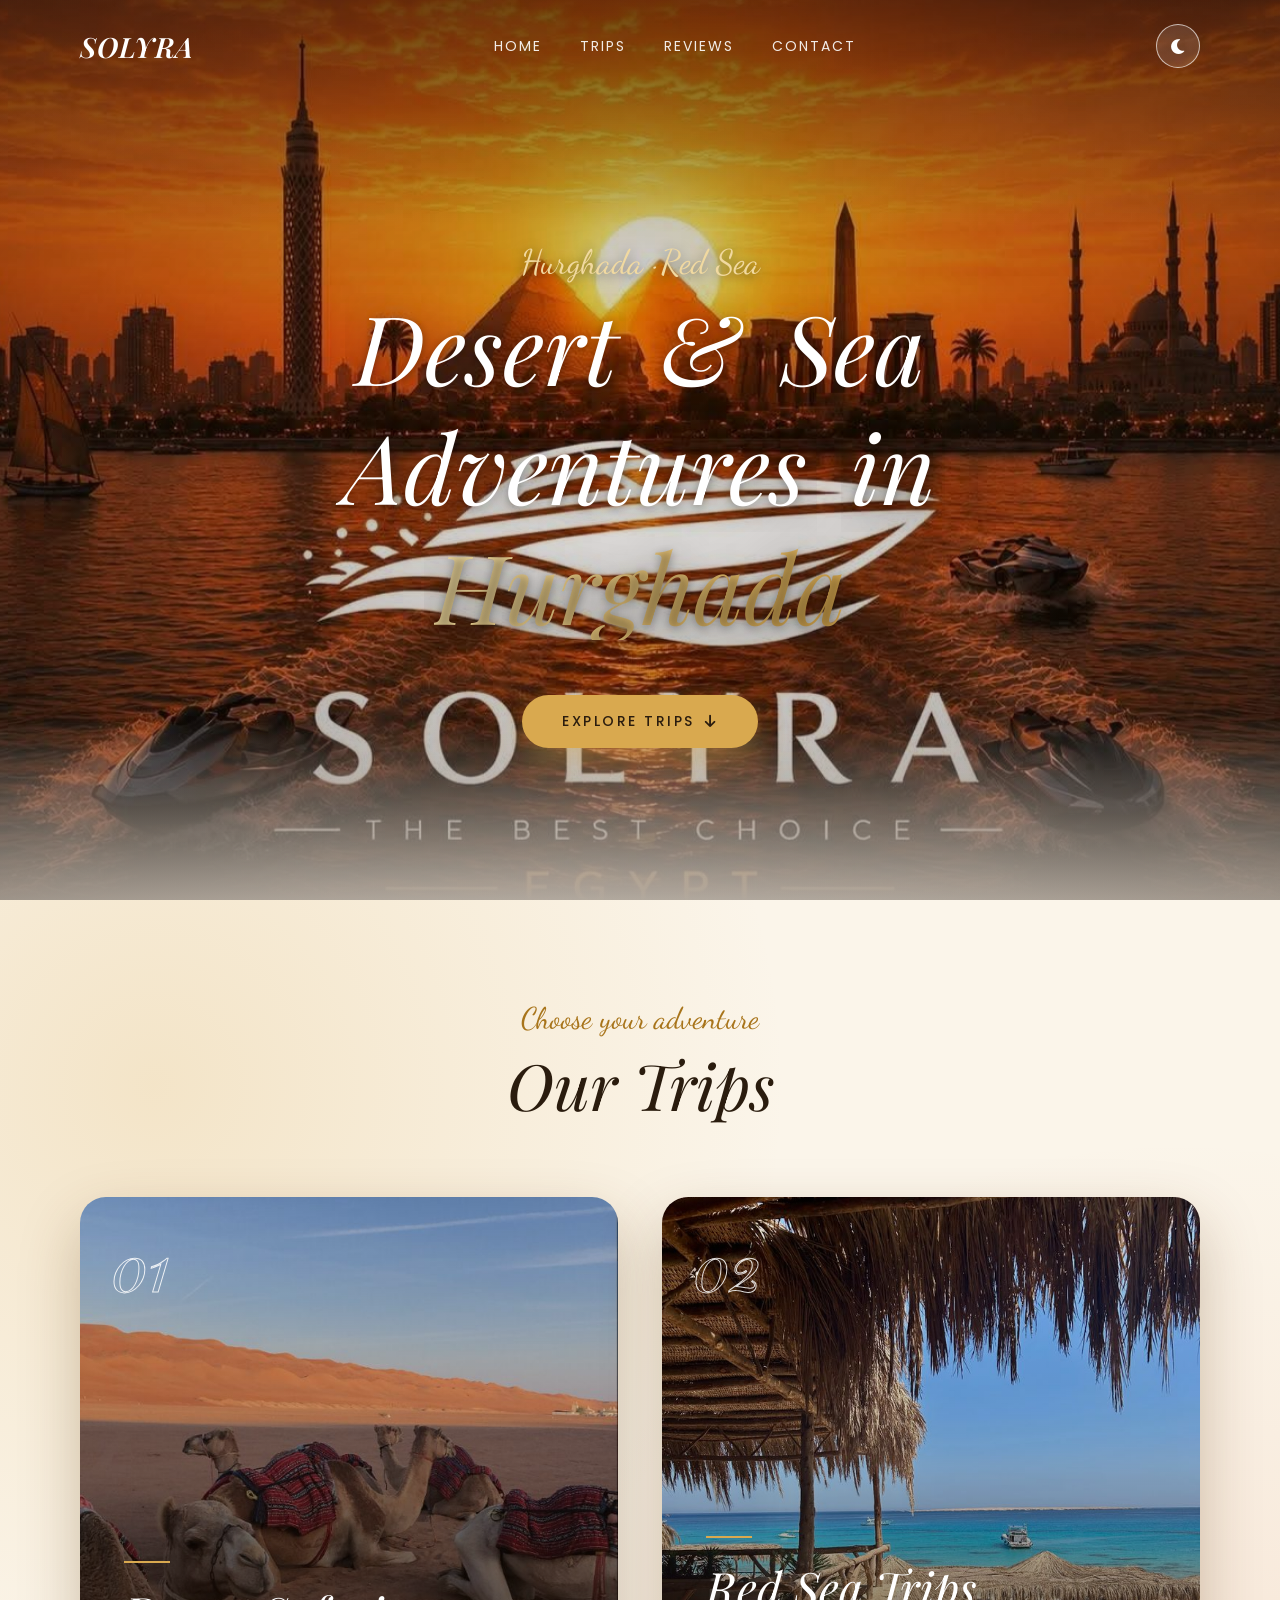
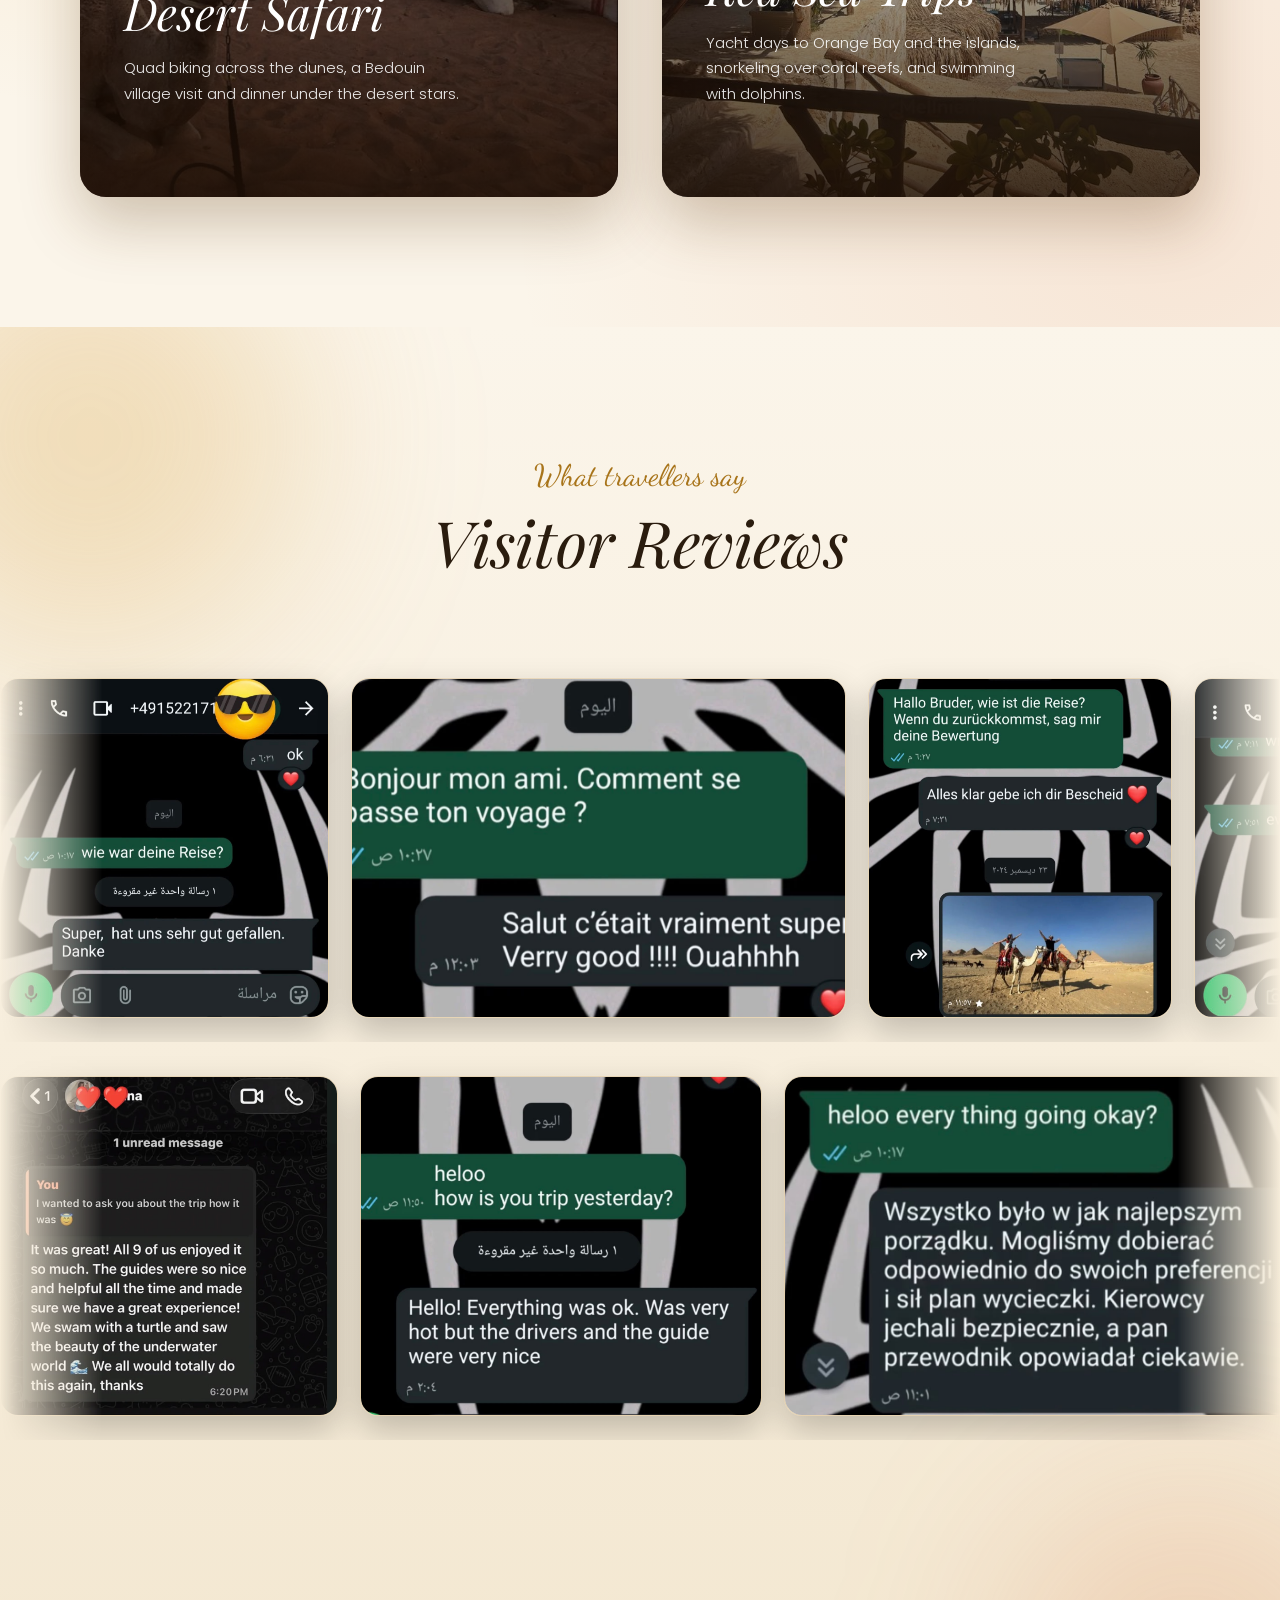
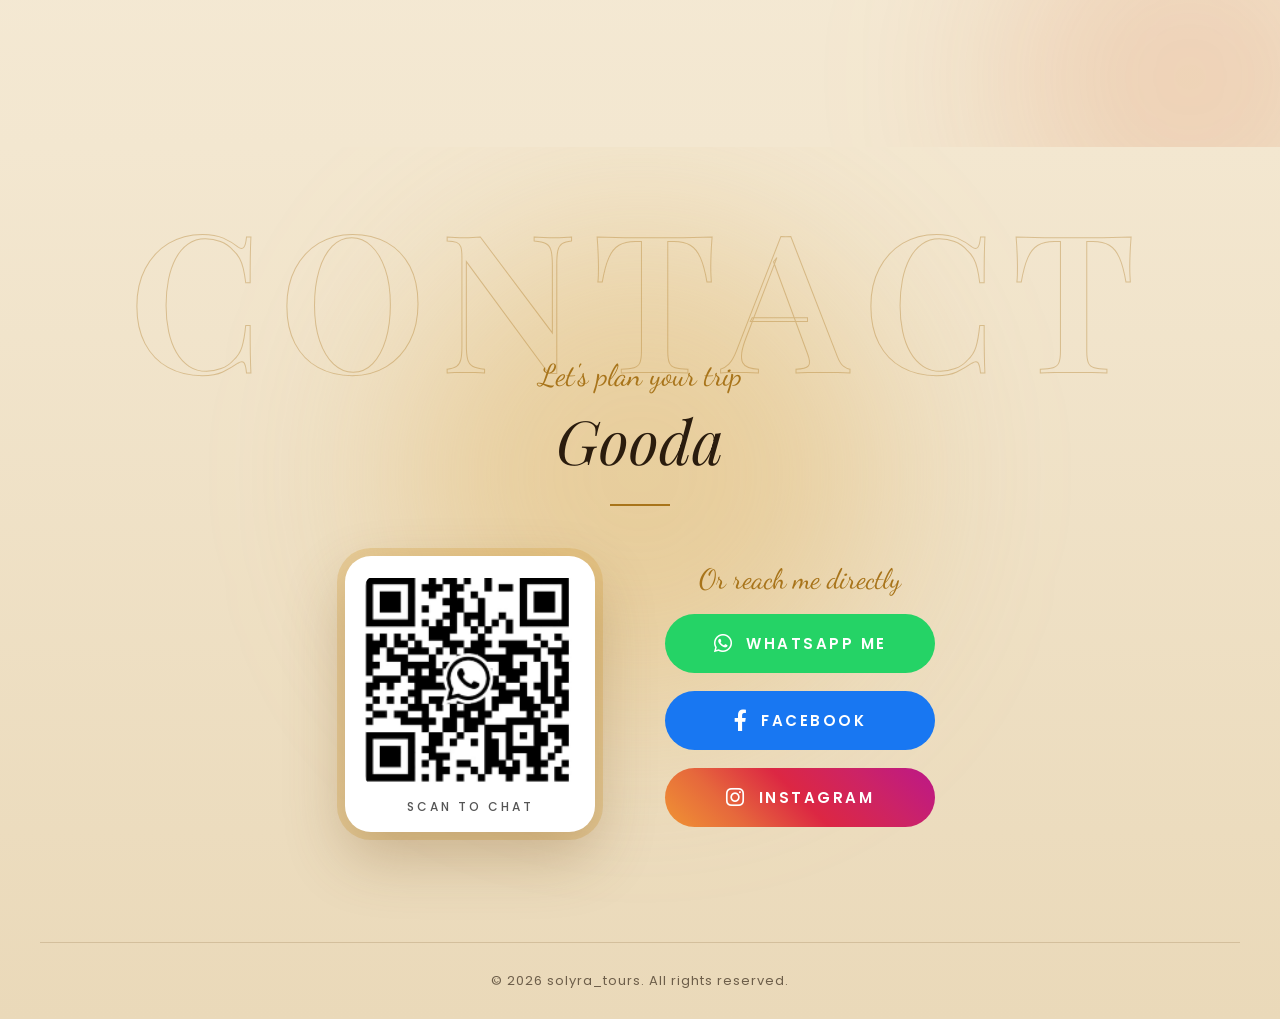
==== commit 86fec648: "Add files via upload" ====
--- a/index.html
+++ b/index.html
@@ -143,7 +143,7 @@
 
             <div class="wa-side">
                 <p>Or reach me directly</p>
-                <a href="https://wa.me/201279333178" target="_blank" class="modern-wa-btn">
+                <a href="https://wa.me/201042574702" target="_blank" class="modern-wa-btn">
                     <i class="fab fa-whatsapp"></i> WhatsApp Me
                 </a>
                 <a href="https://www.facebook.com/share/14vEnQAFnun/?mibextid=wwXIfr" target="_blank" rel="noopener" class="modern-fb-btn">
